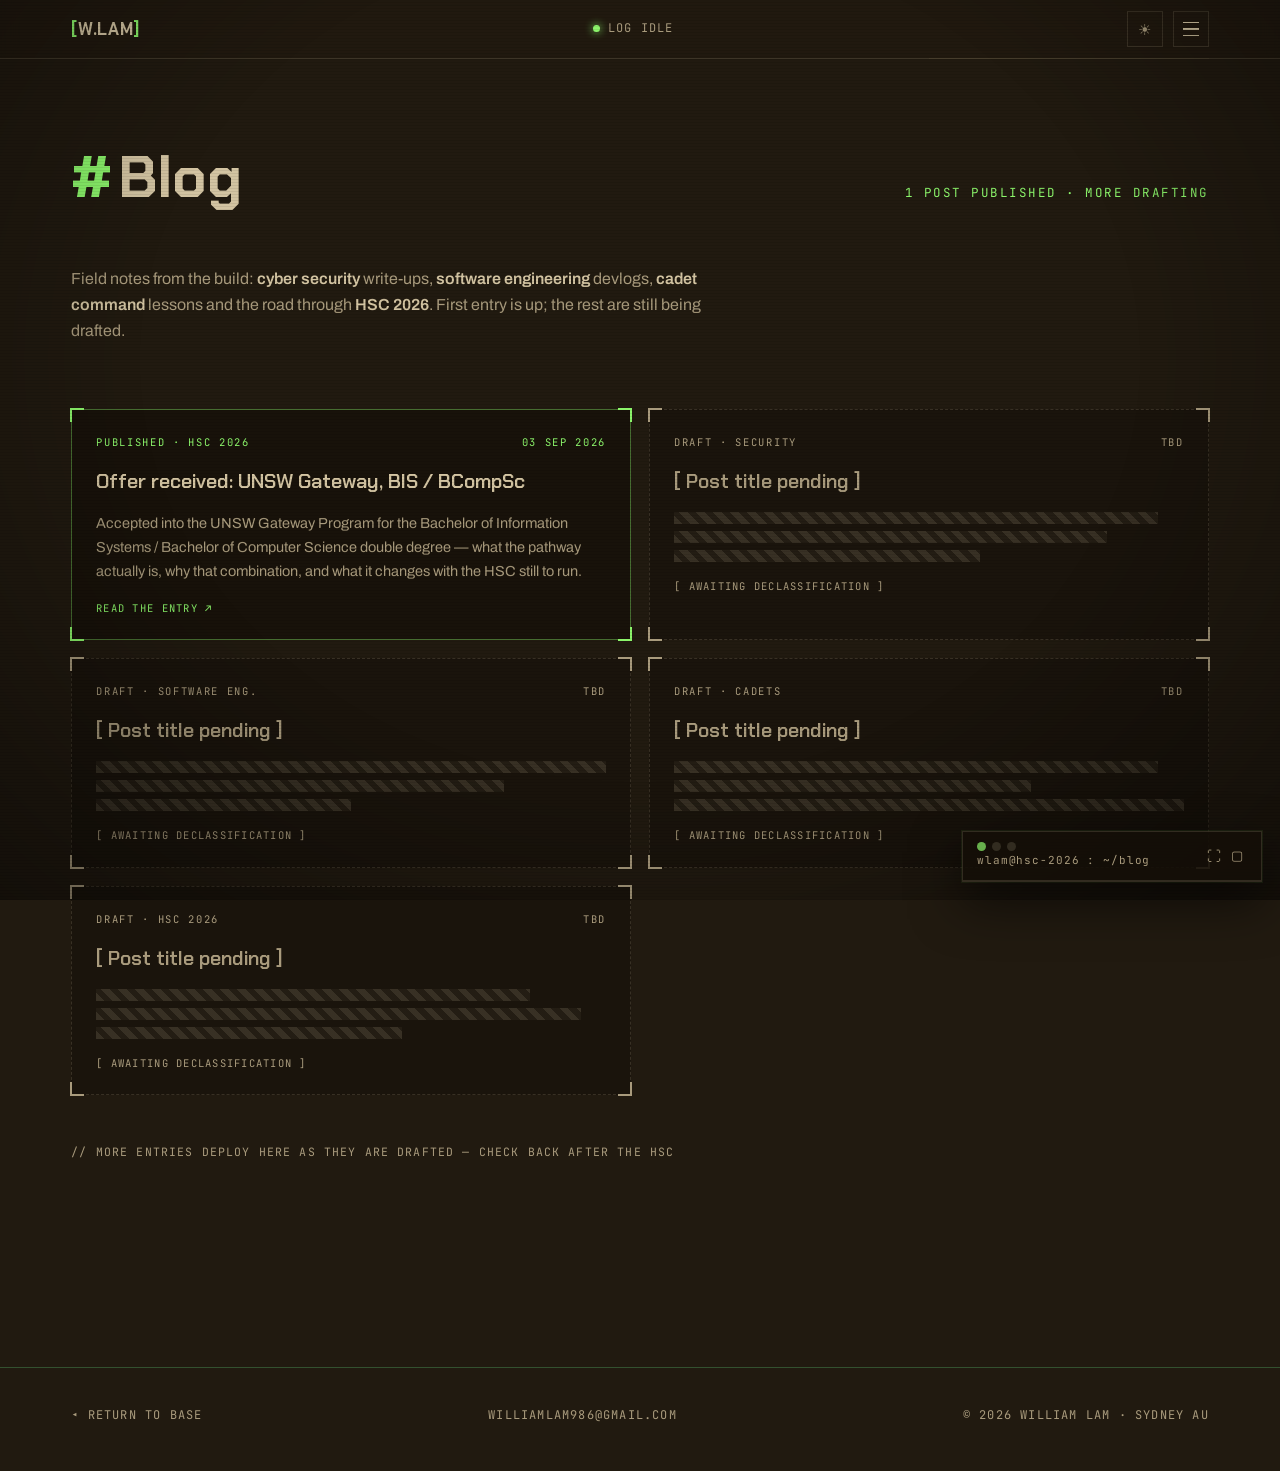
==== blog/index.html @ 49549bd7 "Point canonical domain at portfolio.willim.tech Update all absolute-URL references (canonical/OG/JSO" ====
<!DOCTYPE html>
<html lang="en">
<head>
<meta charset="UTF-8">
<meta name="viewport" content="width=device-width, initial-scale=1.0">
<title>Blog — William Lam</title>
<meta name="description" content="William Lam's blog — notes on cyber security, software engineering, cadet leadership and the road to HSC 2026. First entry: into UNSW Gateway for BIS / BCompSc.">
<link rel="canonical" href="https://portfolio.willim.tech/blog/">
<meta name="robots" content="index, follow">
<meta property="og:title" content="Blog — William Lam">
<meta property="og:description" content="Notes on cyber security, software engineering, cadet leadership and the road to HSC 2026. First entry: into UNSW Gateway for BIS / BCompSc.">
<meta property="og:type" content="website">
<meta property="og:url" content="https://portfolio.willim.tech/blog/">
<meta property="og:site_name" content="William Lam — Portfolio">
<meta property="og:image" content="https://portfolio.willim.tech/assets/og-image.png">
<meta property="og:image:width" content="1200">
<meta property="og:image:height" content="630">
<meta name="twitter:card" content="summary_large_image">
<meta name="twitter:title" content="Blog — William Lam">
<meta name="twitter:description" content="Notes on cyber security, software engineering, cadet leadership and the road to HSC 2026. First entry: into UNSW Gateway for BIS / BCompSc.">
<meta name="twitter:image" content="https://portfolio.willim.tech/assets/og-image.png">
<meta name="theme-color" content="#211A10">
<script>/* apply the saved theme before first paint to avoid a flash; dark is the default */
(function(){try{if(localStorage.getItem('theme')==='light')document.documentElement.setAttribute('data-theme','light');}catch(e){}})();</script>
<link rel="icon" type="image/png" href="[data-uri]">
<link rel="preconnect" href="https://fonts.googleapis.com">
<link rel="preconnect" href="https://fonts.gstatic.com" crossorigin>
<link href="https://fonts.googleapis.com/css2?family=Chakra+Petch:wght@400;600;700&family=Archivo:wght@400;500;600&family=JetBrains+Mono:wght@400;500;700&display=swap" rel="stylesheet">
<style>
:root{
  --bark:#211A10;        /* deep espresso brown — base */
  --bark-2:#2B2316;      /* raised panels */
  --moss:#33512F;        /* deep green */
  --olive:#4E5A33;       /* military olive */
  --kraft:#D3C4A2;       /* kraft paper */
  --kraft-dim:#A99B7D;
  --phos:#8CF56B;        /* phosphor green accent */
  --phos-dim:rgba(var(--phos-rgb),.35);
  --threat:#E8603F;      /* hostile packets / alerts */
  --line:rgba(var(--kraft-rgb),.16);
  /* raw channels for the translucent layers, so both themes can reuse the alphas */
  --bark-rgb:33,26,16;
  --deep-rgb:20,15,8;    /* recessed panel wells */
  --kraft-rgb:211,196,162;
  --phos-rgb:140,245,107;
  --threat-rgb:232,96,63;
  --moss-rgb:51,81,47;
  --mono:'JetBrains Mono',monospace;
  --body:'Archivo',sans-serif;
  --disp:'Chakra Petch',sans-serif;
}
/* ---------- light theme (field-manual paper) — toggled via header button ---------- */
html[data-theme="light"]{
  --bark:#EFE8D6;        /* kraft paper base */
  --bark-2:#E4DAC0;      /* raised panels */
  --moss:#8FA878;        /* sage green */
  --olive:#7A8A5C;
  --kraft:#2B2316;       /* espresso ink */
  --kraft-dim:#6B5D45;
  --phos:#1E7A10;        /* phosphor, dimmed for paper */
  --threat:#BC4222;
  --line:rgba(var(--kraft-rgb),.22);
  --bark-rgb:239,232,214;
  --deep-rgb:252,249,240;
  --kraft-rgb:43,35,22;
  --phos-rgb:30,122,16;
  --threat-rgb:188,66,34;
  --moss-rgb:143,168,120;
}
html[data-theme="light"] body::before{opacity:.2}
html[data-theme="light"] body::after{background:radial-gradient(ellipse at 50% 40%,transparent 60%,rgba(64,52,28,.14))}
*{margin:0;padding:0;box-sizing:border-box}
html{scroll-behavior:smooth}
body{
  background:var(--bark);
  color:var(--kraft);
  font-family:var(--body);
  font-size:17px;line-height:1.65;
  -webkit-font-smoothing:antialiased;
  overflow-x:hidden;
}
body::before{
  content:"";position:fixed;inset:0;pointer-events:none;z-index:998;
  background:repeating-linear-gradient(0deg,rgba(0,0,0,.14) 0 1px,transparent 1px 3px);
  opacity:.5;
}
body::after{
  content:"";position:fixed;inset:0;pointer-events:none;z-index:997;
  background:radial-gradient(ellipse at 50% 40%,transparent 55%,rgba(0,0,0,.4));
}
::selection{background:var(--phos);color:var(--bark)}
*{scrollbar-width:thin;scrollbar-color:var(--moss) var(--bark-2)}
::-webkit-scrollbar{width:11px;height:11px}
::-webkit-scrollbar-track{background:var(--bark-2);border-left:1px solid var(--line)}
::-webkit-scrollbar-corner{background:var(--bark-2)}
::-webkit-scrollbar-thumb{
  background:var(--moss);border:2px solid var(--bark-2);
  background-clip:padding-box;box-shadow:inset 0 0 0 1px rgba(var(--phos-rgb),.25);
}
::-webkit-scrollbar-thumb:hover{background:var(--phos);box-shadow:inset 0 0 0 1px rgba(var(--phos-rgb),.5)}
a{color:inherit;text-decoration:none}
a:focus-visible,button:focus-visible,input:focus-visible{outline:2px solid var(--phos);outline-offset:3px}
.mono{font-family:var(--mono);font-size:12px;letter-spacing:.1em;text-transform:uppercase}
.wrap{max-width:1240px;margin:0 auto;padding:0 clamp(20px,4vw,56px)}
.phos{color:var(--phos)}

/* ---------- header ---------- */
header{
  position:fixed;top:0;left:0;right:0;z-index:100;
  border-bottom:1px solid var(--line);
  background:rgba(var(--bark-rgb),.82);backdrop-filter:blur(10px);
}
.nav{display:flex;justify-content:space-between;align-items:center;height:58px;position:relative}
.mark{font-family:var(--disp);font-weight:700;font-size:17px;letter-spacing:.04em}
.mark .bracket{color:var(--phos)}
.status{display:flex;align-items:center;gap:8px;color:var(--kraft-dim)}
.status .dot{width:7px;height:7px;border-radius:50%;background:var(--phos);box-shadow:0 0 8px var(--phos);animation:pulse 2s infinite}
@keyframes pulse{0%,100%{opacity:1}50%{opacity:.35}}
@media(max-width:860px){.status{display:none}}

.nav-toggle{
  display:flex;background:none;border:1px solid var(--line);width:36px;height:36px;
  flex-direction:column;justify-content:center;align-items:center;gap:5px;cursor:pointer;flex-shrink:0;
}
.nav-toggle span{width:16px;height:1.5px;background:var(--kraft);transition:transform .25s,opacity .2s}
.nav-actions{display:flex;align-items:center;gap:10px;flex-shrink:0}
.theme-toggle{
  display:flex;align-items:center;justify-content:center;background:none;border:1px solid var(--line);
  width:36px;height:36px;color:var(--kraft-dim);font-size:15px;line-height:1;cursor:pointer;flex-shrink:0;
  transition:color .2s,border-color .2s;
}
.theme-toggle:hover{color:var(--phos);border-color:var(--phos)}
.nav-toggle.open span:nth-child(1){transform:translateY(6.5px) rotate(45deg)}
.nav-toggle.open span:nth-child(2){opacity:0}
.nav-toggle.open span:nth-child(3){transform:translateY(-6.5px) rotate(-45deg)}

nav.links{
  position:fixed;top:58px;left:0;right:0;z-index:99;
  display:flex;flex-direction:column;gap:0;background:var(--bark-2);
  border-bottom:1px solid var(--line);
  max-height:0;overflow:hidden;transition:max-height .3s ease;
}
nav.links.open{max-height:70vh;overflow-y:auto}
nav.links a{position:relative;padding:15px 20px;border-bottom:1px solid var(--line);color:var(--kraft-dim);transition:color .2s}
nav.links a:hover{color:var(--phos)}
nav.links a.current{color:var(--phos)}
@media(min-width:640px){
  nav.links{position:absolute;top:58px;left:auto;width:280px;right:clamp(20px,4vw,56px);border:1px solid var(--line);border-top:0}
}

/* ---------- page top spacing ---------- */
.page-top{padding-top:calc(58px + clamp(50px,7vw,90px))}
section{padding-bottom:clamp(80px,10vw,150px);position:relative}
.sec-head{display:flex;align-items:baseline;justify-content:space-between;gap:20px;margin-bottom:clamp(36px,5vw,60px);flex-wrap:wrap}
.sec-head h2{font-family:var(--disp);font-weight:700;font-size:clamp(32px,4.6vw,58px);line-height:1}
.sec-head h2 .hash{color:var(--phos);margin-right:6px}
.sec-head .count{font-family:var(--mono);font-size:12.5px;color:var(--phos);letter-spacing:.12em;text-transform:uppercase}
.blog-intro{max-width:70ch;color:var(--kraft-dim);font-size:16px;margin-bottom:clamp(40px,6vw,64px)}
.blog-intro b{color:var(--kraft);font-weight:600}

/* ---------- post cards (pending / placeholder) ---------- */
.blog-grid{display:grid;grid-template-columns:repeat(2,1fr);gap:18px}
@media(max-width:820px){.blog-grid{grid-template-columns:1fr}}
.post-card{
  position:relative;border:1px dashed var(--line);background:rgba(var(--deep-rgb),.5);
  padding:24px 24px 22px;
}
.post-card .corner{position:absolute;width:14px;height:14px;border:2px solid var(--kraft-dim)}
.post-card .corner.tl{top:-2px;left:-2px;border-right:0;border-bottom:0}
.post-card .corner.tr{top:-2px;right:-2px;border-left:0;border-bottom:0}
.post-card .corner.bl{bottom:-2px;left:-2px;border-right:0;border-top:0}
.post-card .corner.br{bottom:-2px;right:-2px;border-left:0;border-top:0}
.post-badge{
  display:flex;justify-content:space-between;gap:12px;
  font-family:var(--mono);font-size:10.5px;letter-spacing:.16em;color:var(--kraft-dim);text-transform:uppercase;
}
.post-title{font-family:var(--disp);font-weight:600;font-size:20px;color:var(--kraft-dim);margin:14px 0 14px}
.redact{
  height:12px;margin:7px 0;
  background:repeating-linear-gradient(45deg,rgba(var(--kraft-rgb),.16) 0 6px,rgba(var(--kraft-rgb),.05) 6px 12px);
}
.redact.w95{width:95%}.redact.w85{width:85%}.redact.w80{width:80%}.redact.w70{width:70%}.redact.w60{width:60%}.redact.w50{width:50%}
.post-foot{margin-top:16px;font-size:10.5px;color:var(--kraft-dim);letter-spacing:.12em}
.post-card.published{border-style:solid;border-color:rgba(var(--phos-rgb),.4);background:rgba(var(--deep-rgb),.7);display:block;transition:border-color .2s,transform .2s}
.post-card.published:hover{border-color:var(--phos);transform:translateY(-2px)}
.post-card.published .corner{border-color:var(--phos)}
.post-card.published .post-badge{color:var(--phos)}
.post-card.published .post-title{color:var(--kraft)}
.post-card.published p.post-excerpt{color:var(--kraft-dim);font-size:14.5px;line-height:1.65;margin:0}
.post-card.published .post-foot{color:var(--phos)}
.blog-note{margin-top:clamp(30px,4vw,48px);font-size:11.5px;color:var(--kraft-dim);letter-spacing:.1em}

/* ---------- always-on (docked) terminal ---------- */
.term{
  border:1px solid var(--line);background:rgba(var(--deep-rgb),.85);
  font-family:var(--mono);font-size:13.5px;line-height:1.75;
}
.term-bar{
  display:flex;align-items:center;gap:8px;padding:10px 14px;justify-content:space-between;
  border-bottom:1px solid var(--line);color:var(--kraft-dim);font-size:11px;letter-spacing:.08em;
  font-family:var(--mono);text-transform:none;
}
.term-bar .lights{display:flex;gap:6px;margin-right:6px}
.term-bar .lights i{width:9px;height:9px;border-radius:50%;background:var(--line)}
.term-bar .lights i:first-child{background:var(--phos);opacity:.7}
.term-btns{display:flex;align-items:center;gap:2px}
.term-min,.term-full{background:none;border:0;color:var(--kraft-dim);font-family:var(--mono);font-size:13px;line-height:1;cursor:pointer;padding:2px 4px}
.term-min:hover,.term-full:hover{color:var(--phos)}
.term-full{font-size:14px}
.term-body{padding:18px 18px 22px;overflow-y:auto;color:var(--kraft)}
.term{cursor:text;position:relative}
#termKb{position:absolute;width:1px;height:1px;opacity:0;border:0;padding:0}
.term-body .ln{display:block;white-space:pre-wrap;word-break:break-word}
.term-body .prompt{color:var(--phos)}
.term-body .ok{color:var(--phos)}
.term-body .dim{color:var(--kraft-dim)}
.caret{display:inline-block;width:8px;height:15px;background:var(--phos);vertical-align:-2px;animation:blink 1s steps(1) infinite}
@keyframes blink{50%{opacity:0}}
.term.docked{
  position:fixed;right:18px;bottom:18px;z-index:1000;
  width:300px;max-width:calc(100vw - 36px);
  box-shadow:0 20px 50px rgba(0,0,0,.6),0 0 0 1px rgba(var(--phos-rgb),.08);
}
.term.docked .term-body{min-height:0;max-height:38vh}
.term.minimized .term-body,.term.minimized #termKb{display:none}
@media(max-width:600px){.term.docked{right:12px;bottom:12px;width:calc(100vw - 24px)}}

/* fullscreen terminal — fills the viewport height, capped to the content width */
.term.fullscreen{
  position:fixed;top:0;left:50%;right:auto;bottom:auto;transform:translateX(-50%);
  z-index:2000;margin:0;animation:none;
  width:calc(100vw - 40px);max-width:1240px;
  height:100dvh;max-height:100dvh;
  display:flex;flex-direction:column;
  box-shadow:0 0 0 100vmax rgba(6,4,1,.74),0 20px 50px rgba(0,0,0,.6);
}
.term.fullscreen .term-body{flex:1 1 auto;min-height:0;max-height:none}
.term.fullscreen .term-min{display:none}
body.term-fs-lock{overflow:hidden}
body.term-fs-lock header{display:none}
@media(max-width:600px){.term.fullscreen{width:calc(100vw - 16px)}}

/* ---------- footer ---------- */
footer{border-top:1px solid var(--moss);padding:38px 0 44px;margin-top:clamp(40px,6vw,80px)}
.foot-meta{display:flex;justify-content:space-between;flex-wrap:wrap;gap:16px;color:var(--kraft-dim)}
.foot-meta a{border-bottom:1px solid transparent;transition:color .2s,border-color .2s}
.foot-meta a:hover{color:var(--phos);border-color:var(--phos)}

/* ---------- reveal ---------- */
.reveal{opacity:0;transform:translateY(30px);transition:opacity .7s ease,transform .7s ease;position:relative}
.reveal.in{opacity:1;transform:none}
.reveal.d1{transition-delay:.08s}.reveal.d2{transition-delay:.16s}.reveal.d3{transition-delay:.24s}
.reveal.d4{transition-delay:.32s}.reveal.d5{transition-delay:.4s}

@media(prefers-reduced-motion:reduce){
  *,*::before,*::after{animation:none!important;transition:none!important}
  .reveal{opacity:1;transform:none}
  html{scroll-behavior:auto}
}
</style>
</head>
<body>

<div class="term docked minimized" id="termShell" aria-label="Interactive terminal — type help for commands, cd to navigate">
  <div class="term-bar">
    <span><span class="lights"><i></i><i></i><i></i></span>wlam@hsc-2026 : ~/blog</span>
    <span class="term-btns">
      <button type="button" class="term-full" id="termFull" aria-label="Fullscreen terminal" title="Fullscreen (or type: fullscreen)">⛶</button>
      <button type="button" class="term-min" id="termMin" aria-label="Restore terminal">▢</button>
    </span>
  </div>
  <div class="term-body" id="terminal" aria-hidden="true"></div>
  <input id="termKb" type="text" autocomplete="off" autocapitalize="off" spellcheck="false" aria-label="Terminal command input">
</div>

<header>
  <div class="wrap nav">
    <a class="mark" href="../"><span class="bracket">[</span>W.LAM<span class="bracket">]</span></a>
    <nav class="links mono" id="navLinks">
      <a href="../#mission">Mission</a>
      <a href="../#coursework">Coursework</a>
      <a href="../#command">Command</a>
      <a href="../#kungfu">Kung Fu</a>
      <a href="../#majorworks">Major Works</a>
      <a href="../#projects">Projects</a>
      <a href="../#timeline">Timeline</a>
      <a href="../#toolkit">Toolkit</a>
      <a href="../ops/">Ops Lab &#8599;</a>
      <a class="current" href="./" aria-current="page">Blog</a>
      <a href="../#contact">Contact</a>
    </nav>
    <div class="status mono"><span class="dot"></span>Log idle</div>
    <div class="nav-actions">
      <button class="theme-toggle" id="themeToggle" type="button" aria-label="Switch to light mode" title="Toggle light / dark theme">☀</button>
      <button class="nav-toggle" id="navToggle" type="button" aria-expanded="false" aria-controls="navLinks" aria-label="Toggle navigation menu">
        <span></span><span></span><span></span>
      </button>
    </div>
  </div>
</header>

<!-- ================= BLOG ================= -->
<section id="blog" class="page-top">
  <div class="wrap">
    <div class="sec-head reveal">
      <h2><span class="hash">#</span>Blog</h2>
      <span class="count">1 post published · more drafting</span>
    </div>

    <p class="blog-intro reveal d1">Field notes from the build: <b>cyber security</b> write-ups, <b>software engineering</b> devlogs, <b>cadet command</b> lessons and the road through <b>HSC 2026</b>. First entry is up; the rest are still being drafted.</p>

    <div class="blog-grid">
      <a class="post-card published reveal" href="unsw-gateway/">
        <span class="corner tl"></span><span class="corner tr"></span>
        <span class="corner bl"></span><span class="corner br"></span>
        <div class="post-badge"><span>Published &middot; HSC 2026</span><span>03 Sep 2026</span></div>
        <h3 class="post-title">Offer received: UNSW Gateway, BIS / BCompSc</h3>
        <p class="post-excerpt">Accepted into the UNSW Gateway Program for the Bachelor of Information Systems / Bachelor of Computer Science double degree — what the pathway actually is, why that combination, and what it changes with the HSC still to run.</p>
        <p class="post-foot mono">read the entry &#8599;</p>
      </a>

      <div class="post-card reveal">
        <span class="corner tl"></span><span class="corner tr"></span>
        <span class="corner bl"></span><span class="corner br"></span>
        <div class="post-badge"><span>Draft · Security</span><span>TBD</span></div>
        <h3 class="post-title">[ Post title pending ]</h3>
        <div class="redact w95"></div>
        <div class="redact w85"></div>
        <div class="redact w60"></div>
        <p class="post-foot mono">[ awaiting declassification ]</p>
      </div>

      <div class="post-card reveal d1">
        <span class="corner tl"></span><span class="corner tr"></span>
        <span class="corner bl"></span><span class="corner br"></span>
        <div class="post-badge"><span>Draft · Software Eng.</span><span>TBD</span></div>
        <h3 class="post-title">[ Post title pending ]</h3>
        <div class="redact w90"></div>
        <div class="redact w80"></div>
        <div class="redact w50"></div>
        <p class="post-foot mono">[ awaiting declassification ]</p>
      </div>

      <div class="post-card reveal d2">
        <span class="corner tl"></span><span class="corner tr"></span>
        <span class="corner bl"></span><span class="corner br"></span>
        <div class="post-badge"><span>Draft · Cadets</span><span>TBD</span></div>
        <h3 class="post-title">[ Post title pending ]</h3>
        <div class="redact w95"></div>
        <div class="redact w70"></div>
        <div class="redact w55"></div>
        <p class="post-foot mono">[ awaiting declassification ]</p>
      </div>

      <div class="post-card reveal d3">
        <span class="corner tl"></span><span class="corner tr"></span>
        <span class="corner bl"></span><span class="corner br"></span>
        <div class="post-badge"><span>Draft · HSC 2026</span><span>TBD</span></div>
        <h3 class="post-title">[ Post title pending ]</h3>
        <div class="redact w85"></div>
        <div class="redact w95"></div>
        <div class="redact w60"></div>
        <p class="post-foot mono">[ awaiting declassification ]</p>
      </div>
    </div>

    <p class="blog-note mono reveal d4">// more entries deploy here as they are drafted — check back after the HSC</p>
  </div>
</section>

<!-- ================= FOOTER ================= -->
<footer>
  <div class="wrap foot-meta mono">
    <a href="../">&#9666; Return to base</a>
    <span>williamlam986@gmail.com</span>
    <span>&copy; 2026 William Lam &middot; Sydney AU</span>
  </div>
</footer>

<script>
const reduceMotion = window.matchMedia('(prefers-reduced-motion: reduce)').matches;

/* ================= theme toggle (dark default / light) ================= */
const themeBtn = document.getElementById('themeToggle');
const themeMeta = document.querySelector('meta[name="theme-color"]');
function currentTheme() {
  return document.documentElement.getAttribute('data-theme') === 'light' ? 'light' : 'dark';
}
function applyTheme(t) {
  document.documentElement.setAttribute('data-theme', t);
  const light = t === 'light';
  themeBtn.textContent = light ? '☾' : '☀';
  themeBtn.setAttribute('aria-label', light ? 'Switch to dark mode' : 'Switch to light mode');
  if (themeMeta) themeMeta.setAttribute('content', light ? '#EFE8D6' : '#211A10');
}
function setTheme(t) {
  applyTheme(t);
  try { localStorage.setItem('theme', t); } catch (e) {}
}
applyTheme(currentTheme()); // sync the button with whatever the head script applied
themeBtn.addEventListener('click', () => setTheme(currentTheme() === 'light' ? 'dark' : 'light'));

/* ================= nav dropdown ================= */
(function navMenu() {
  const toggle = document.getElementById('navToggle');
  const links = document.getElementById('navLinks');
  function setOpen(open) {
    links.classList.toggle('open', open);
    toggle.classList.toggle('open', open);
    toggle.setAttribute('aria-expanded', open);
  }
  toggle.addEventListener('click', () => setOpen(!links.classList.contains('open')));
  links.querySelectorAll('a').forEach(a => a.addEventListener('click', () => setOpen(false)));
  document.addEventListener('click', e => {
    if (links.classList.contains('open') && !links.contains(e.target) && e.target !== toggle && !toggle.contains(e.target)) setOpen(false);
  });
})();

/* ================= scroll reveals ================= */
const io = new IntersectionObserver(entries => {
  entries.forEach(e => {
    if (e.isIntersecting) { e.target.classList.add('in'); io.unobserve(e.target); }
  });
}, { threshold: 0.15 });
document.querySelectorAll('.reveal').forEach(el => io.observe(el));

/* ================= terminal boot ================= */
/* The same interactive shell as the home page, adapted for the blog:
   section jumps redirect back to the home page; cd .. / ~ returns home. */
const LINES = [
  { t: '> whoami', cls: 'prompt' },
  { t: 'william.lam', cls: '' },
  { t: '> cat blog/status.txt', cls: 'prompt' },
  { t: 'FIELD NOTES // 1 PUBLISHED // DRAFTS IN PROGRESS', cls: 'dim' },
  { t: '> ls ~/topics', cls: 'prompt' },
  { t: 'security  software-eng  cadets  hsc-2026', cls: 'dim' },
  { t: '> run navigate.sh', cls: 'prompt' },
  { t: "[ OK ] type 'help' to navigate — cd .. for home", cls: 'ok' },
];
const termEl = document.getElementById('terminal');
function typeLines(i = 0) {
  if (i >= LINES.length) { startShell(); return; }
  const { t, cls } = LINES[i];
  const line = document.createElement('span');
  line.className = 'ln ' + cls;
  termEl.appendChild(line);
  if (reduceMotion) { line.textContent = t; typeLines(i + 1); return; }
  let j = 0;
  const isOutput = !t.startsWith('>');
  const speed = isOutput ? 12 : 34;
  (function tick() {
    line.textContent = t.slice(0, ++j);
    if (j < t.length) setTimeout(tick, speed);
    else setTimeout(() => typeLines(i + 1), isOutput ? 240 : 110);
  })();
}
setTimeout(() => typeLines(), reduceMotion ? 0 : 600);

/* ================= interactive shell ================= */
const SHELL = {
  help: [
    'available commands:',
    '  whoami   mission     cadets   kungfu   fastfetch',
    '  projects majorworks  contact  ls       clear',
    '  fullscreen / windowed — resize the terminal (or use the ⛶ button; esc exits)',
    '  cd <dir> — jump to a section, e.g. cd mission. ls to list.',
    '  cd ops-lab/<stage> — jump to a lab stage. cd ~ or cd .. for home.',
  ],
  whoami: ['william.lam — YEAR 12 // SYDNEY, AU // HSC 2026'],
  mission: [
    'TARGET: UNSW BIS / BCompSc',
    'MAJORS: cybersecurity mgmt + security engineering',
    'ETA: 2027',
  ],
  cadets: ['CUO // COMPANY COMMANDER // HAHSACU', 'personnel under command: 100+', 'service record: CDTREC 2021 -> CUO 2026'],
  kungfu: ['白鶴派 pak hok pai — white crane, since 2020', 'armament: dao (single sabre) // aux: lion dance'],
  contact: [
    'williamlam986@gmail.com',
    'github.com/w1llim // linkedin: in/thew1llim // instagram: willim_2008',
    'status: inbox monitored — open a channel anytime',
  ],
  ls: [
    'mission  coursework  command  kungfu  majorworks  projects  timeline  toolkit  ops-lab/  blog  contact',
    'sections live on the home page — cd <name> jumps there. cd ~ or cd .. returns home.',
  ],
  'ls ops-lab': ['observe  extract  decode  crypto  synthesize', "cd ops-lab/<stage> to jump to one, e.g. cd ops-lab/decode"],
};
SHELL['ls ops-lab/'] = SHELL['ls ops-lab'];
const STAGES = { observe: 'stage-observe', extract: 'stage-extract', decode: 'stage-decode', crypto: 'stage-crypto', synthesize: 'stage-synthesize' };
const SECTION_PAGES = {
  mission: '../#mission', coursework: '../#coursework',
  command: '../#command', cadets: '../#command', kungfu: '../#kungfu',
  majorworks: '../#majorworks', 'major-works': '../#majorworks',
  projects: '../#projects', timeline: '../#timeline',
  toolkit: '../#toolkit', contact: '../#contact',
};
const FASTFETCH = [
  ['\\_\\  /_/', 'ok'],
  [' \\ \\/ /', 'ok'],
  ['  \\  /', 'ok'],
  ['   \\/', 'ok'],
  ['', ''],
  ['william@hsc-2026', ''],
  ['-----------------', 'dim'],
  ['OS: HSC 2026 (NSW · Sydney, AU)', ''],
  ['Host: HAHSACU — Australian Army Cadets', ''],
  ['Kernel: CUO 6.2026 (Company Commander)', ''],
  ['Uptime: 6 yrs (2021 → present)', ''],
  ['Packages: 6 (HSC modules), 7 (projects), 2 (majorworks)', ''],
  ['Shell: pak-hok-pai — white crane (2020~)', ''],
  ['CPU: Cybersecurity Mgmt + Security Eng (dual major)', ''],
  ['Target: UNSW BIS/BCompSc — ETA 2027', ''],
  ['Locale: en_AU.UTF-8', ''],
  ['', ''],
  ['███████████████████', 'ok'],
];
const PROJECTS = [
  { title: 'Math Quest', tag: 'CLI arithmetic quiz (Python)', desc: 'Command-line arithmetic quiz game — a lives/streak system, a boss fight with harder expressions, a one-time calculator power-up earned by a 5-streak, and scores persisted to a stats file between runs.' },
  { title: 'Enterprise Network & Threat Model', tag: 'Packet Tracer', desc: 'A four-department LAN built and secured in Cisco Packet Tracer — WPA2, port security, MAC locking — paired with a full threat analysis, 5x5 risk matrix and mitigation plan.' },
  { title: 'Guru Driving School', tag: 'UX prototype, Adobe XD', desc: 'High-fidelity website prototype built in Adobe XD for a fictional driving school — wireframed and click-tested end to end, with an accessibility/privacy analysis and a full testing & evaluation pass.' },
  { title: 'Smart Garage', tag: 'micro:bit + radio + sensors', desc: 'Two micro:bits over radio: a remote sends enter/leave commands, the garage unit drives a servo door and neopixel lights, and an ultrasonic sensor beeps the car to a stop.' },
  { title: 'Case Study: 2022 Optus Data Breach', tag: 'cybersecurity case study', desc: 'Written analysis of the Optus breach — an unauthenticated public API and an IDOR vulnerability that exposed 9.8M customer records. Breaks down which CIA-triad principles failed and mitigations.' },
  { title: 'E-Commerce Data Dashboard', tag: 'MS Access + Excel', desc: 'A ~500,000-row e-commerce dataset normalised to 3NF across a five-table Access schema, live-linked into an Excel dashboard — revenue targets, regional comparisons, top/bottom products.' },
  { title: 'LearnerHours', tag: 'offline PWA', desc: 'An installable, offline-capable PWA for logging L-plate driving hours — full session CRUD, SHA-256 hashed local login, DOMPurify XSS sanitisation, and a service worker caching the app shell.' },
];
const MAJORWORKS = [
  { title: 'WAILA', tag: '"What Am I Looking At?" — Figma prototype, ENT-CMP Y12 T3', status: 'SUBMITTED', desc: 'AI part-ID app for mechanics — point a camera at a vehicle part, get instant identification with audio feedback, and request stock without leaving the job. Built end to end: real client interview, iterated on feedback, high-fidelity Figma prototype, 5-entity relational schema, Cisco Packet Tracer network. Submitted 30 Jun 2026.' },
  { title: 'Software Engineering Major Work', tag: 'SFT-ENG Y12 T3', status: 'IN PROGRESS', desc: '[ awaiting declassification ] — due 24 Jul 2026.' },
];
let typedSpan = null;
const kb = document.getElementById('termKb');

function shellPrint(text, cls) {
  const l = document.createElement('span');
  l.className = 'ln ' + (cls || '');
  l.textContent = text;
  termEl.appendChild(l);
}
function newPromptLine() {
  const l = document.createElement('span');
  l.className = 'ln';
  l.innerHTML = '<span class="prompt">&gt; </span><span></span><span class="caret"></span>';
  typedSpan = l.children[1];
  termEl.appendChild(l);
  termEl.scrollTop = termEl.scrollHeight;
}
function startShell() {
  shellPrint("type 'help' for commands", 'dim');
  newPromptLine();
}
function runCommand(raw) {
  const cmd = raw.trim().toLowerCase();
  typedSpan.parentElement.querySelector('.caret').remove(); // freeze the line
  if (cmd === '') {}
  else if (cmd === 'clear') { termEl.innerHTML = ''; }
  else if (cmd.startsWith('sudo')) { shellPrint('permission denied: nice try.', 'dim'); }
  else if (cmd === 'projects') {
    PROJECTS.forEach((p, i) => shellPrint('PRJ-' + String(i + 1).padStart(2, '0') + '  ' + p.title + ' — ' + p.tag, 'dim'));
    shellPrint("type 'projects <n>' for details, e.g. projects 1", 'dim');
  }
  else if (cmd.startsWith('projects ')) {
    const n = parseInt(cmd.split(' ')[1], 10);
    const p = PROJECTS[n - 1];
    if (!p) { shellPrint('no project PRJ-' + cmd.split(' ')[1], 'dim'); }
    else {
      shellPrint('PRJ-' + String(n).padStart(2, '0') + '  ' + p.title, 'dim');
      shellPrint(p.desc, 'dim');
      shellPrint('opening projects on the home page...', 'dim');
      setTimeout(() => { window.location.href = '../#projects'; }, reduceMotion ? 0 : 500);
    }
  }
  else if (cmd === 'majorworks') {
    MAJORWORKS.forEach((m, i) => shellPrint('MW-' + String(i + 1).padStart(2, '0') + '  ' + m.title + ' — ' + m.tag + ' [' + m.status + ']', 'dim'));
    shellPrint("type 'majorworks <n>' for details, e.g. majorworks 1", 'dim');
  }
  else if (cmd.startsWith('majorworks ')) {
    const n = parseInt(cmd.split(' ')[1], 10);
    const m = MAJORWORKS[n - 1];
    if (!m) { shellPrint('no major work MW-' + cmd.split(' ')[1], 'dim'); }
    else {
      shellPrint('MW-' + String(n).padStart(2, '0') + '  ' + m.title + ' [' + m.status + ']', 'dim');
      shellPrint(m.desc, 'dim');
      shellPrint('opening major works on the home page...', 'dim');
      setTimeout(() => { window.location.href = '../#majorworks'; }, reduceMotion ? 0 : 500);
    }
  }
  else if (cmd === 'fastfetch' || cmd === 'neofetch') {
    FASTFETCH.forEach(([text, cls]) => shellPrint(text, cls));
  }
  else if (cmd === 'fullscreen' || cmd === 'maximize' || cmd === 'fs') {
    if (termShellEl.classList.contains('fullscreen')) { shellPrint('already fullscreen — type `windowed` or press esc to exit', 'dim'); }
    else { setFullscreen(true); shellPrint('terminal -> fullscreen // press esc or type `windowed` to exit', 'ok'); }
  }
  else if (cmd === 'windowed' || cmd === 'exitfullscreen' || cmd === 'restore' || cmd === 'unmaximize') {
    if (termShellEl.classList.contains('fullscreen')) { setFullscreen(false); shellPrint('terminal -> windowed', 'dim'); }
    else { shellPrint('already windowed — type `fullscreen` to expand', 'dim'); }
  }
  else if (cmd === 'cd' || cmd.startsWith('cd ')) {
    const target = cmd.slice(2).trim().replace(/^~?\/+/, '').replace(/\/+$/, '');
    const stageMatch = target.match(/^(?:ops-lab|ops)\/(.+)$/);
    if (stageMatch && STAGES[stageMatch[1]]) {
      shellPrint('redirecting to ops-lab/' + stageMatch[1] + '...', 'dim');
      setTimeout(() => { window.location.href = '../ops/#' + STAGES[stageMatch[1]]; }, reduceMotion ? 0 : 450);
    }
    else if (target === 'blog' || target === '.') {
      window.scrollTo({ top: 0, behavior: reduceMotion ? 'auto' : 'smooth' });
      shellPrint('~/blog', 'dim');
    }
    else if (!target || target === '~' || target === '..' || target === 'home' || target === 'index') {
      shellPrint('redirecting home...', 'dim');
      setTimeout(() => { window.location.href = '../'; }, reduceMotion ? 0 : 450);
    }
    else if (target === 'ops-lab' || target === 'ops') {
      shellPrint('redirecting to ops-lab...', 'dim');
      setTimeout(() => { window.location.href = '../ops/'; }, reduceMotion ? 0 : 450);
    }
    else if (SECTION_PAGES[target]) {
      shellPrint('redirecting to ' + target + '...', 'dim');
      setTimeout(() => { window.location.href = SECTION_PAGES[target]; }, reduceMotion ? 0 : 450);
    }
    else {
      shellPrint('cd: no such directory: ' + target, 'dim');
      shellPrint("type 'ls' to see available directories", 'dim');
    }
  }
  else if (SHELL[cmd]) { SHELL[cmd].forEach(t => shellPrint(t, cmd.startsWith('help') || cmd.startsWith('ls') ? 'dim' : '')); }
  else { shellPrint('sh: command not found: ' + cmd.split(' ')[0], 'dim'); shellPrint("type 'help' for commands", 'dim'); }
  newPromptLine();
}
const termShellEl = document.getElementById('termShell');
termShellEl.addEventListener('click', () => kb.focus({ preventScroll: true }));
kb.addEventListener('input', () => { if (typedSpan) typedSpan.textContent = kb.value; });
kb.addEventListener('keydown', e => {
  if (e.key === 'Enter' && typedSpan) { runCommand(kb.value); kb.value = ''; }
});

/* ================= minimize ================= */
const termMinBtn = document.getElementById('termMin');
function setMinimized(min) {
  termShellEl.classList.toggle('minimized', min);
  termMinBtn.textContent = min ? '▢' : '_';
  termMinBtn.setAttribute('aria-label', min ? 'Restore terminal' : 'Minimize terminal');
}
termMinBtn.addEventListener('click', e => {
  e.stopPropagation();
  const min = !termShellEl.classList.contains('minimized');
  setMinimized(min);
  if (!min) kb.focus({ preventScroll: true });
});

/* ================= fullscreen toggle ================= */
const termFullBtn = document.getElementById('termFull');
function setFullscreen(full) {
  if (full) setMinimized(false); // can't be minimized + fullscreen at once
  termShellEl.classList.toggle('fullscreen', full);
  document.body.classList.toggle('term-fs-lock', full);
  termFullBtn.textContent = full ? '✕' : '⛶';
  termFullBtn.setAttribute('aria-label', full ? 'Exit fullscreen terminal' : 'Fullscreen terminal');
  termFullBtn.setAttribute('title', full ? 'Exit fullscreen (esc, or type: windowed)' : 'Fullscreen (or type: fullscreen)');
  if (full) { kb.focus({ preventScroll: true }); termEl.scrollTop = termEl.scrollHeight; }
}
termFullBtn.addEventListener('click', e => {
  e.stopPropagation();
  setFullscreen(!termShellEl.classList.contains('fullscreen'));
});
document.addEventListener('keydown', e => {
  if (e.key === 'Escape' && termShellEl.classList.contains('fullscreen')) setFullscreen(false);
});
</script>

</body>
</html>
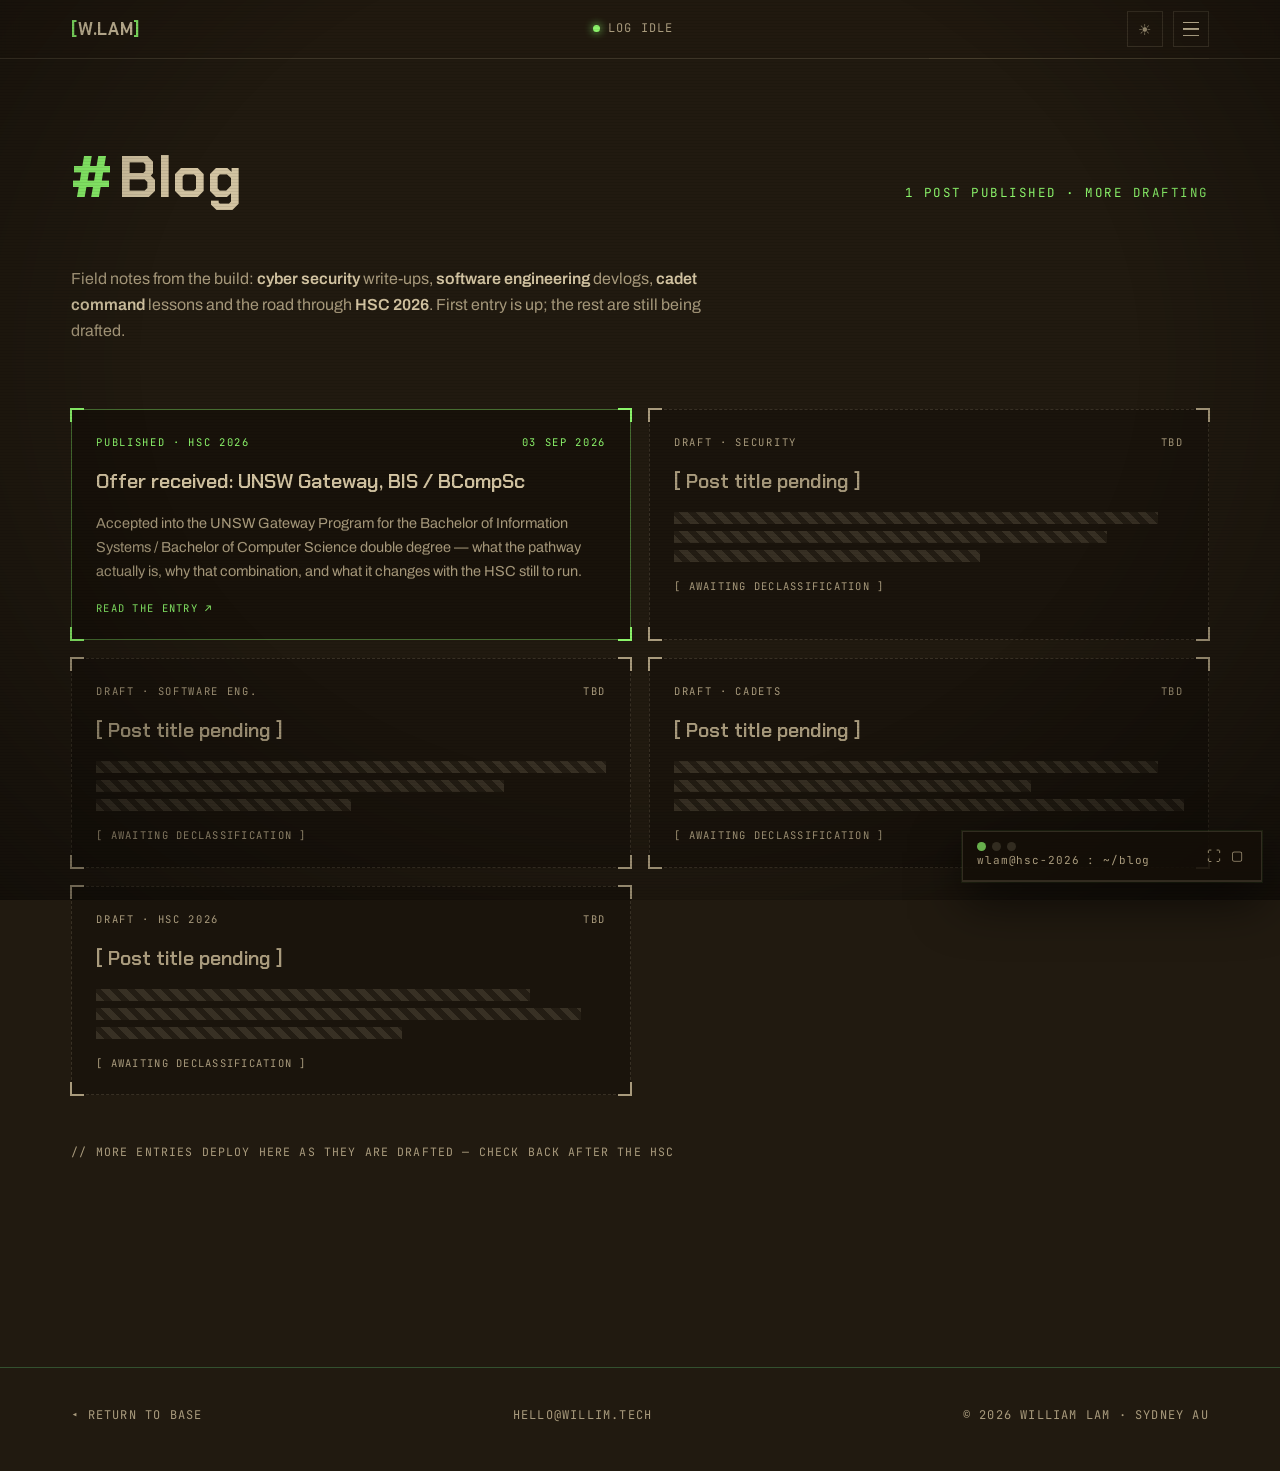
==== commit b72ce024: "Replace personal Gmail with domain address across portfolio pages Covers the footer contact link and" ====
--- a/blog/index.html
+++ b/blog/index.html
@@ -20,6 +20,10 @@
 <meta name="twitter:description" content="Notes on cyber security, software engineering, cadet leadership and the road to HSC 2026. First entry: into UNSW Gateway for BIS / BCompSc.">
 <meta name="twitter:image" content="https://portfolio.willim.tech/assets/og-image.png">
 <meta name="theme-color" content="#211A10">
+<script>
+  window.si = window.si || function () { (window.siq = window.siq || []).push(arguments); };
+</script>
+<script defer src="/_vercel/speed-insights/script.js"></script>
 <script>/* apply the saved theme before first paint to avoid a flash; dark is the default */
 (function(){try{if(localStorage.getItem('theme')==='light')document.documentElement.setAttribute('data-theme','light');}catch(e){}})();</script>
 <link rel="icon" type="image/png" href="[data-uri]">
@@ -258,6 +262,10 @@
   html{scroll-behavior:auto}
 }
 </style>
+<script>
+  window.va = window.va || function () { (window.vaq = window.vaq || []).push(arguments); };
+</script>
+<script defer src="/_vercel/insights/script.js"></script>
 </head>
 <body>
 
@@ -372,7 +380,7 @@
 <footer>
   <div class="wrap foot-meta mono">
     <a href="../">&#9666; Return to base</a>
-    <span>williamlam986@gmail.com</span>
+    <span>hello@willim.tech</span>
     <span>&copy; 2026 William Lam &middot; Sydney AU</span>
   </div>
 </footer>
@@ -475,7 +483,7 @@
   cadets: ['CUO // COMPANY COMMANDER // HAHSACU', 'personnel under command: 100+', 'service record: CDTREC 2021 -> CUO 2026'],
   kungfu: ['白鶴派 pak hok pai — white crane, since 2020', 'armament: dao (single sabre) // aux: lion dance'],
   contact: [
-    'williamlam986@gmail.com',
+    'hello@willim.tech',
     'github.com/w1llim // linkedin: in/thew1llim // instagram: willim_2008',
     'status: inbox monitored — open a channel anytime',
   ],
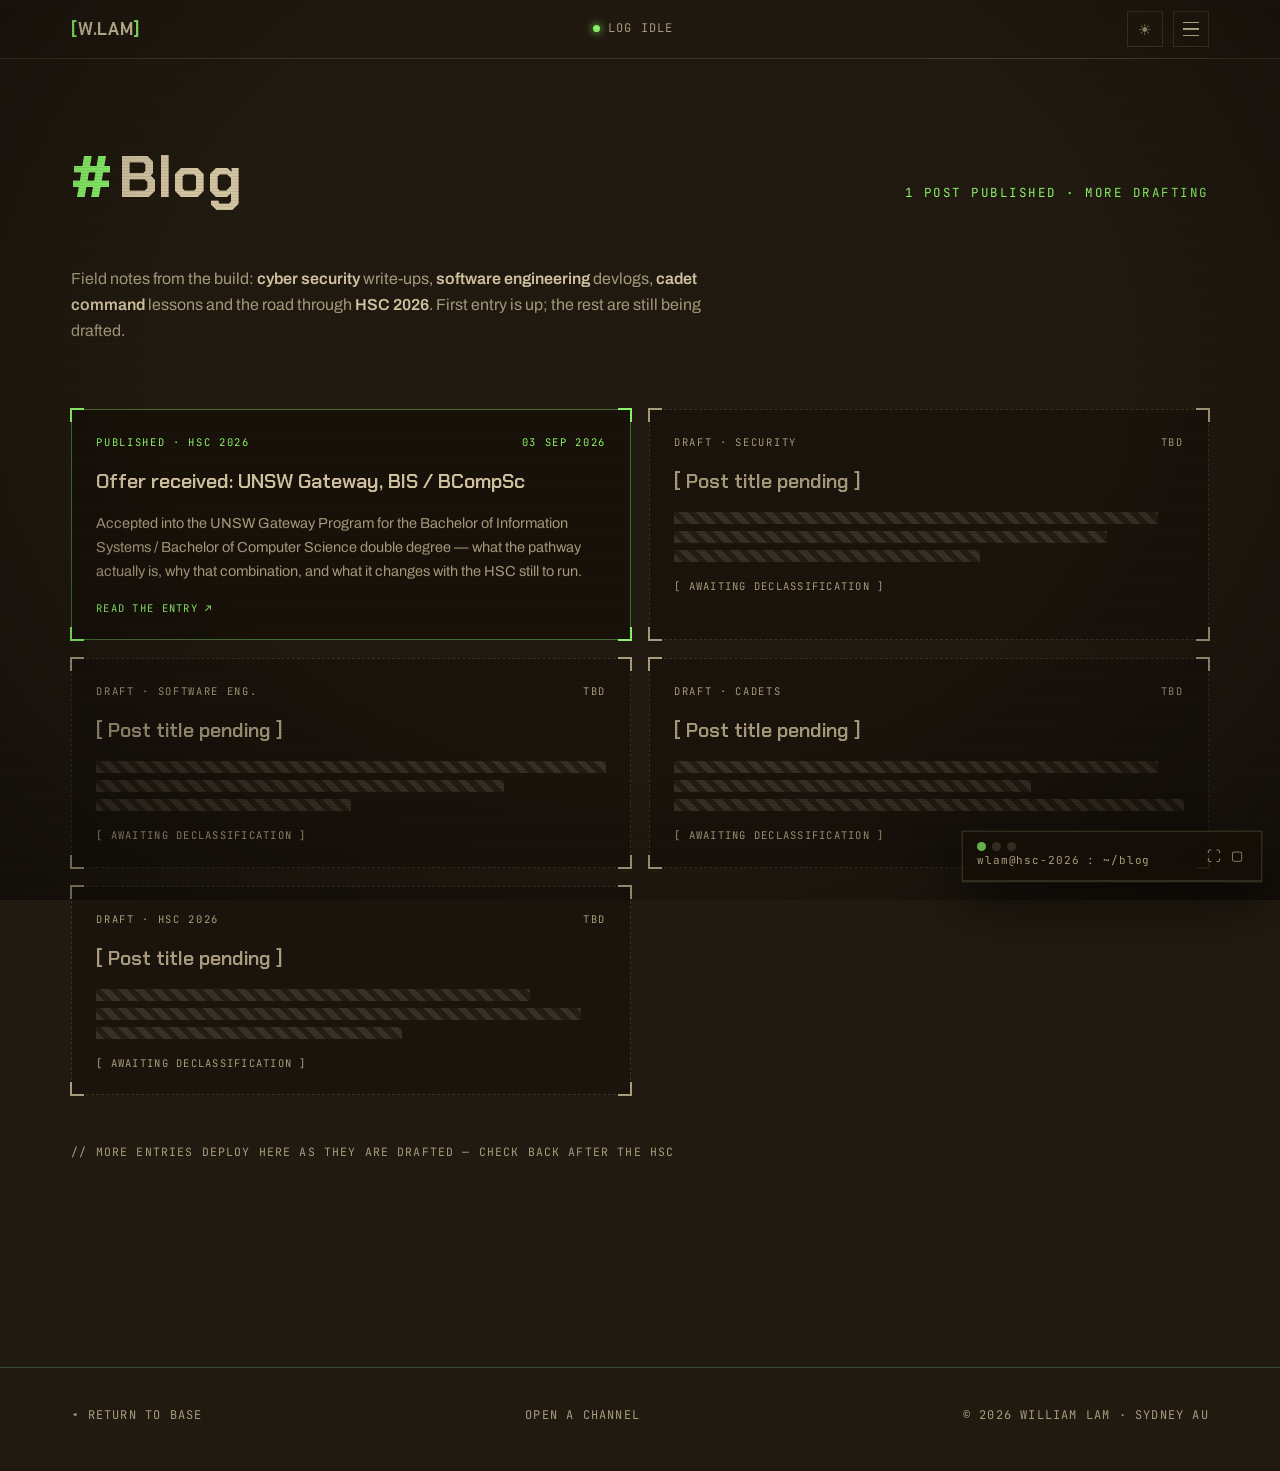
==== commit 04f97011: "Replace the mailto footer with a Resend-backed contact form The footer now posts to /api/contact, a " ====
--- a/blog/index.html
+++ b/blog/index.html
@@ -380,7 +380,7 @@
 <footer>
   <div class="wrap foot-meta mono">
     <a href="../">&#9666; Return to base</a>
-    <span>hello@willim.tech</span>
+    <a href="../#contact">Open a channel</a>
     <span>&copy; 2026 William Lam &middot; Sydney AU</span>
   </div>
 </footer>
@@ -483,9 +483,9 @@
   cadets: ['CUO // COMPANY COMMANDER // HAHSACU', 'personnel under command: 100+', 'service record: CDTREC 2021 -> CUO 2026'],
   kungfu: ['白鶴派 pak hok pai — white crane, since 2020', 'armament: dao (single sabre) // aux: lion dance'],
   contact: [
-    'hello@willim.tech',
+    'channel: the contact form on the home page — cd contact',
     'github.com/w1llim // linkedin: in/thew1llim // instagram: willim_2008',
-    'status: inbox monitored — open a channel anytime',
+    'status: monitored — messages route straight to my inbox',
   ],
   ls: [
     'mission  coursework  command  kungfu  majorworks  projects  timeline  toolkit  ops-lab/  blog  contact',
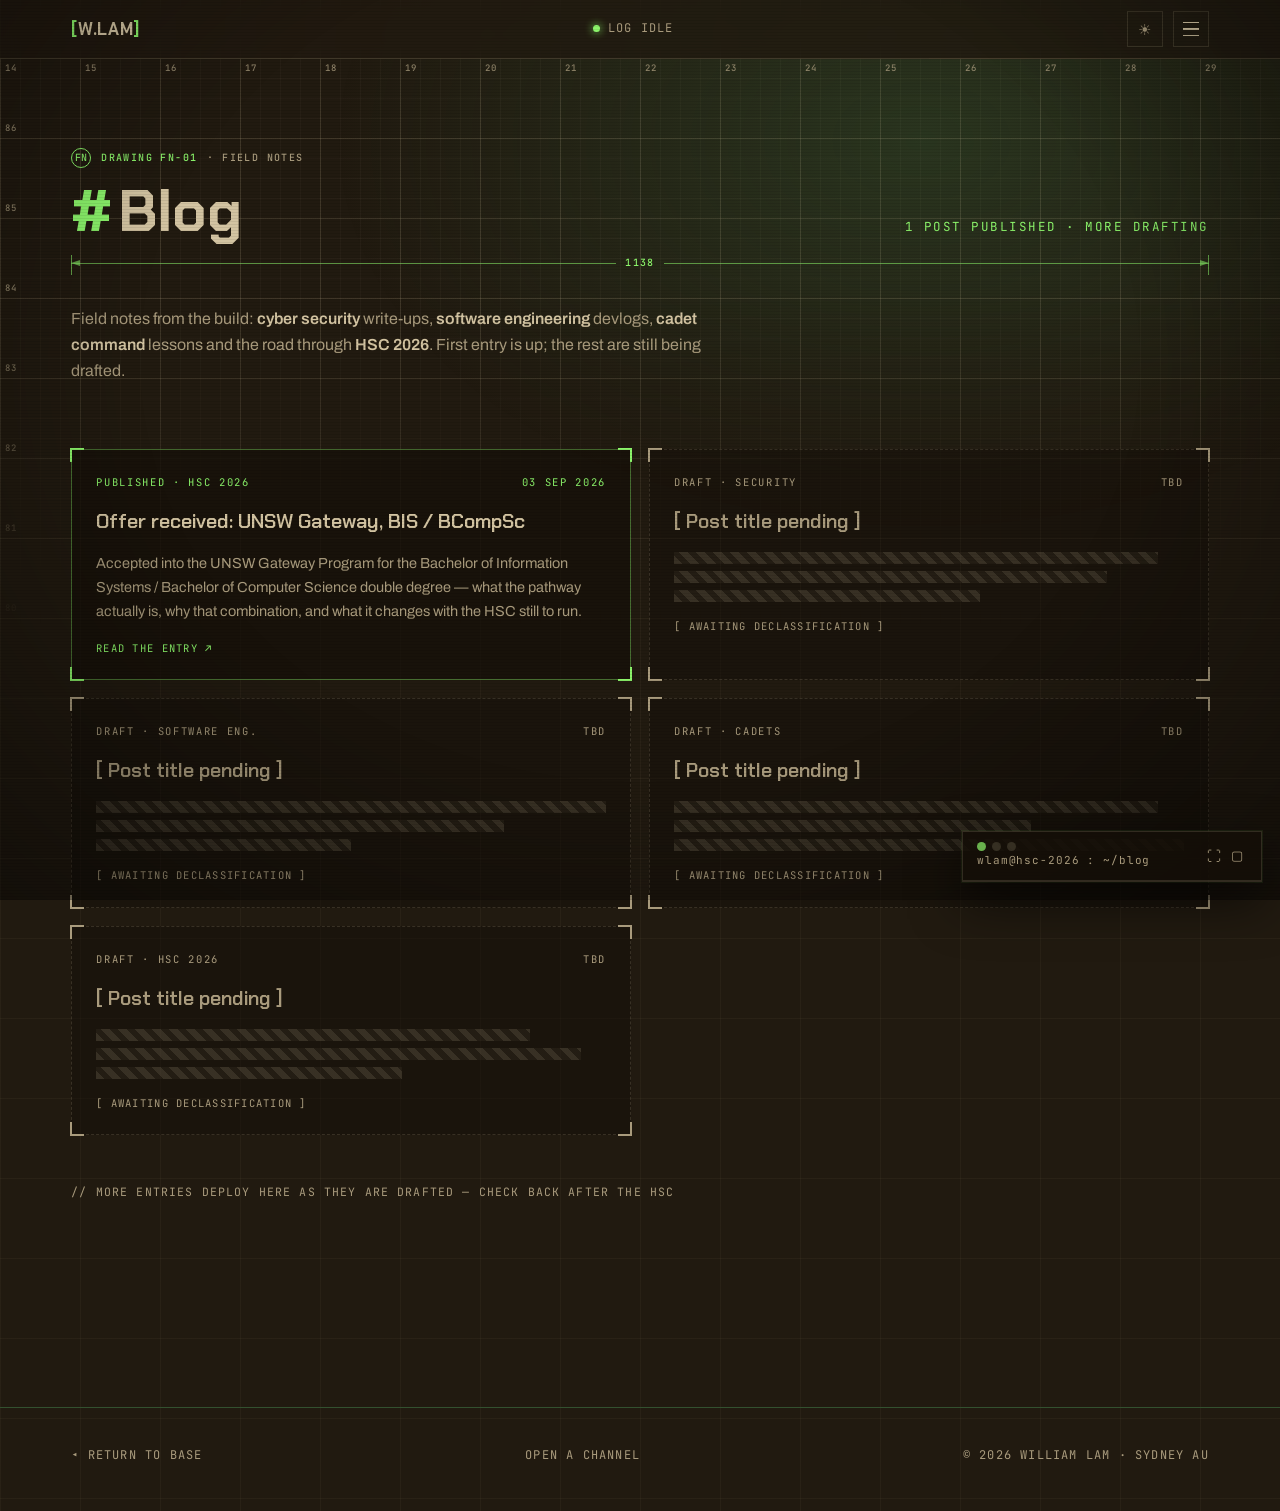
==== commit c5d2f573: "Extend the blueprint language to the rest of the site Carry the hero's plotting-sheet look through e" ====
--- a/blog/index.html
+++ b/blog/index.html
@@ -77,6 +77,11 @@
 html{scroll-behavior:smooth}
 body{
   background:var(--bark);
+  /* the plotting sheet carries on down the page: the hero's 80px squares, fainter */
+  background-image:
+    linear-gradient(rgba(var(--kraft-rgb),.045) 1px,transparent 1px),
+    linear-gradient(90deg,rgba(var(--kraft-rgb),.045) 1px,transparent 1px);
+  background-size:80px 80px;background-position:0 58px;
   color:var(--kraft);
   font-family:var(--body);
   font-size:17px;line-height:1.65;
@@ -154,8 +159,64 @@
 
 /* ---------- page top spacing ---------- */
 .page-top{padding-top:calc(58px + clamp(50px,7vw,90px))}
+/* ---------- blueprint sheet (same language as the index hero) ---------- */
+/* .bp is the page-top backdrop: map grid, CSS-counter grid references and the
+   moss glow, fading out below the header block. bp- prefixed throughout. */
+.page-top>.bp{position:absolute;inset:0 0 auto;height:640px;z-index:-2;overflow:hidden;pointer-events:none;
+  -webkit-mask-image:linear-gradient(#000 45%,transparent);mask-image:linear-gradient(#000 45%,transparent)}
+.bp::before{
+  content:"";position:absolute;inset:0;
+  background:radial-gradient(ellipse 900px 600px at 72% 22%,rgba(var(--moss-rgb),.5),transparent 65%);
+}
+.bp-grid{
+  position:absolute;inset:0;
+  background-image:
+    linear-gradient(rgba(var(--kraft-rgb),.1) 1px,transparent 1px),
+    linear-gradient(90deg,rgba(var(--kraft-rgb),.1) 1px,transparent 1px),
+    linear-gradient(rgba(var(--kraft-rgb),.04) 1px,transparent 1px),
+    linear-gradient(90deg,rgba(var(--kraft-rgb),.04) 1px,transparent 1px);
+  background-size:80px 80px,80px 80px,20px 20px,20px 20px;
+  background-position:0 58px;
+}
+.bp-e,.bp-n{position:absolute;display:flex;font:500 9px/1 var(--mono);letter-spacing:.1em;color:var(--kraft-dim);opacity:.8}
+.bp-e i,.bp-n i{flex:none;font-style:normal}
+.bp-e{left:0;top:64px;counter-reset:bp-e 13}
+.bp-e i{width:80px;padding-left:5px}
+.bp-e i::before{counter-increment:bp-e;content:counter(bp-e)}
+.bp-n{left:5px;top:58px;flex-direction:column;counter-reset:bp-n 87}
+.bp-n i{height:80px;padding-top:66px}
+.bp-n i::before{counter-increment:bp-n -1;content:counter(bp-n)}
+@media(max-width:900px){.bp-n{display:none}}
+/* dimension line: <b> line, <i> live px value, <b> line */
+.bp-dim{
+  --dl:rgba(var(--phos-rgb),.6);
+  position:absolute;display:flex;align-items:center;pointer-events:none;
+  font:500 10px/1 var(--mono);letter-spacing:.14em;color:var(--phos);
+}
+.bp-dim b{flex:1;position:relative;background:var(--dl)}
+.bp-dim i{font-style:normal;padding:0 9px;white-space:nowrap}
+.bp-dim::before,.bp-dim::after{content:"";position:absolute;background:var(--dl)}
+.bp-dim.x{left:0;right:0;height:13px}
+.bp-dim.x b{height:1px}
+.bp-dim.x b:first-child::before,.bp-dim.x b:last-child::after{content:"";position:absolute;top:-3px;border:3.5px solid transparent}
+.bp-dim.x b:first-child::before{left:0;border-left:0;border-right:9px solid var(--dl)}
+.bp-dim.x b:last-child::after{right:0;border-right:0;border-left:9px solid var(--dl)}
+.bp-dim.x::before,.bp-dim.x::after{width:1px;top:-5px;height:var(--ext)}
+.bp-dim.x::before{left:0}
+.bp-dim.x::after{right:0}
+.bp-dim.x.below::before,.bp-dim.x.below::after{top:auto;bottom:-5px}
+.bp-tag{
+  display:flex;align-items:center;gap:10px;pointer-events:none;
+  font:500 10px/1 var(--mono);letter-spacing:.14em;text-transform:uppercase;color:var(--phos);
+}
+.bp-tag em{font-style:normal;width:20px;height:20px;border:1px solid var(--phos);border-radius:50%;display:grid;place-items:center;letter-spacing:0}
+.bp-tag span{color:var(--kraft-dim)}
 section{padding-bottom:clamp(80px,10vw,150px);position:relative}
-.sec-head{display:flex;align-items:baseline;justify-content:space-between;gap:20px;margin-bottom:clamp(36px,5vw,60px);flex-wrap:wrap}
+.sec-head{display:flex;align-items:baseline;justify-content:space-between;gap:20px;margin-bottom:clamp(50px,5.5vw,66px);flex-wrap:wrap;position:relative}
+/* every section header is a sheet title: numbered balloon above, a dimension
+   line carrying the header's live width below */
+.sec-head .bp-tag{position:static;flex:0 0 100%;margin-bottom:-6px}
+.sec-head .bp-dim.x{bottom:-30px;--ext:20px}
 .sec-head h2{font-family:var(--disp);font-weight:700;font-size:clamp(32px,4.6vw,58px);line-height:1}
 .sec-head h2 .hash{color:var(--phos);margin-right:6px}
 .sec-head .count{font-family:var(--mono);font-size:12.5px;color:var(--phos);letter-spacing:.12em;text-transform:uppercase}
@@ -309,10 +370,17 @@
 
 <!-- ================= BLOG ================= -->
 <section id="blog" class="page-top">
+  <div class="bp" aria-hidden="true">
+    <div class="bp-grid"></div>
+    <div class="bp-e"><i></i><i></i><i></i><i></i><i></i><i></i><i></i><i></i><i></i><i></i><i></i><i></i><i></i><i></i><i></i><i></i><i></i><i></i><i></i><i></i><i></i><i></i><i></i><i></i><i></i><i></i><i></i><i></i><i></i><i></i><i></i><i></i><i></i><i></i><i></i><i></i><i></i><i></i><i></i><i></i><i></i><i></i><i></i><i></i><i></i><i></i><i></i><i></i></div>
+    <div class="bp-n"><i></i><i></i><i></i><i></i><i></i><i></i><i></i><i></i></div>
+  </div>
   <div class="wrap">
     <div class="sec-head reveal">
+      <span class="bp-tag" aria-hidden="true"><em>FN</em>Drawing FN-01 <span>· field notes</span></span>
       <h2><span class="hash">#</span>Blog</h2>
       <span class="count">1 post published · more drafting</span>
+      <span class="bp-dim x below" aria-hidden="true"><b></b><i data-dim="w"></i><b></b></span>
     </div>
 
     <p class="blog-intro reveal d1">Field notes from the build: <b>cyber security</b> write-ups, <b>software engineering</b> devlogs, <b>cadet command</b> lessons and the road through <b>HSC 2026</b>. First entry is up; the rest are still being drafted.</p>
@@ -387,6 +455,19 @@
 
 <script>
 const reduceMotion = window.matchMedia('(prefers-reduced-motion: reduce)').matches;
+
+/* ================= blueprint dimensions ================= */
+/* Dimension lines carry real measurements: whatever a .bp-dim hangs off
+   reports its own width in px, so the figure follows resizes. */
+if ('ResizeObserver' in window) {
+  const dimRO = new ResizeObserver(entries => entries.forEach(e => {
+    const r = e.target.getBoundingClientRect();
+    e.target.querySelectorAll(':scope > .bp-dim [data-dim]').forEach(el => {
+      el.textContent = Math.round(el.dataset.dim === 'w' ? r.width : r.height);
+    });
+  }));
+  new Set([...document.querySelectorAll('.bp-dim')].map(d => d.parentElement)).forEach(el => dimRO.observe(el));
+}
 
 /* ================= theme toggle (dark default / light) ================= */
 const themeBtn = document.getElementById('themeToggle');
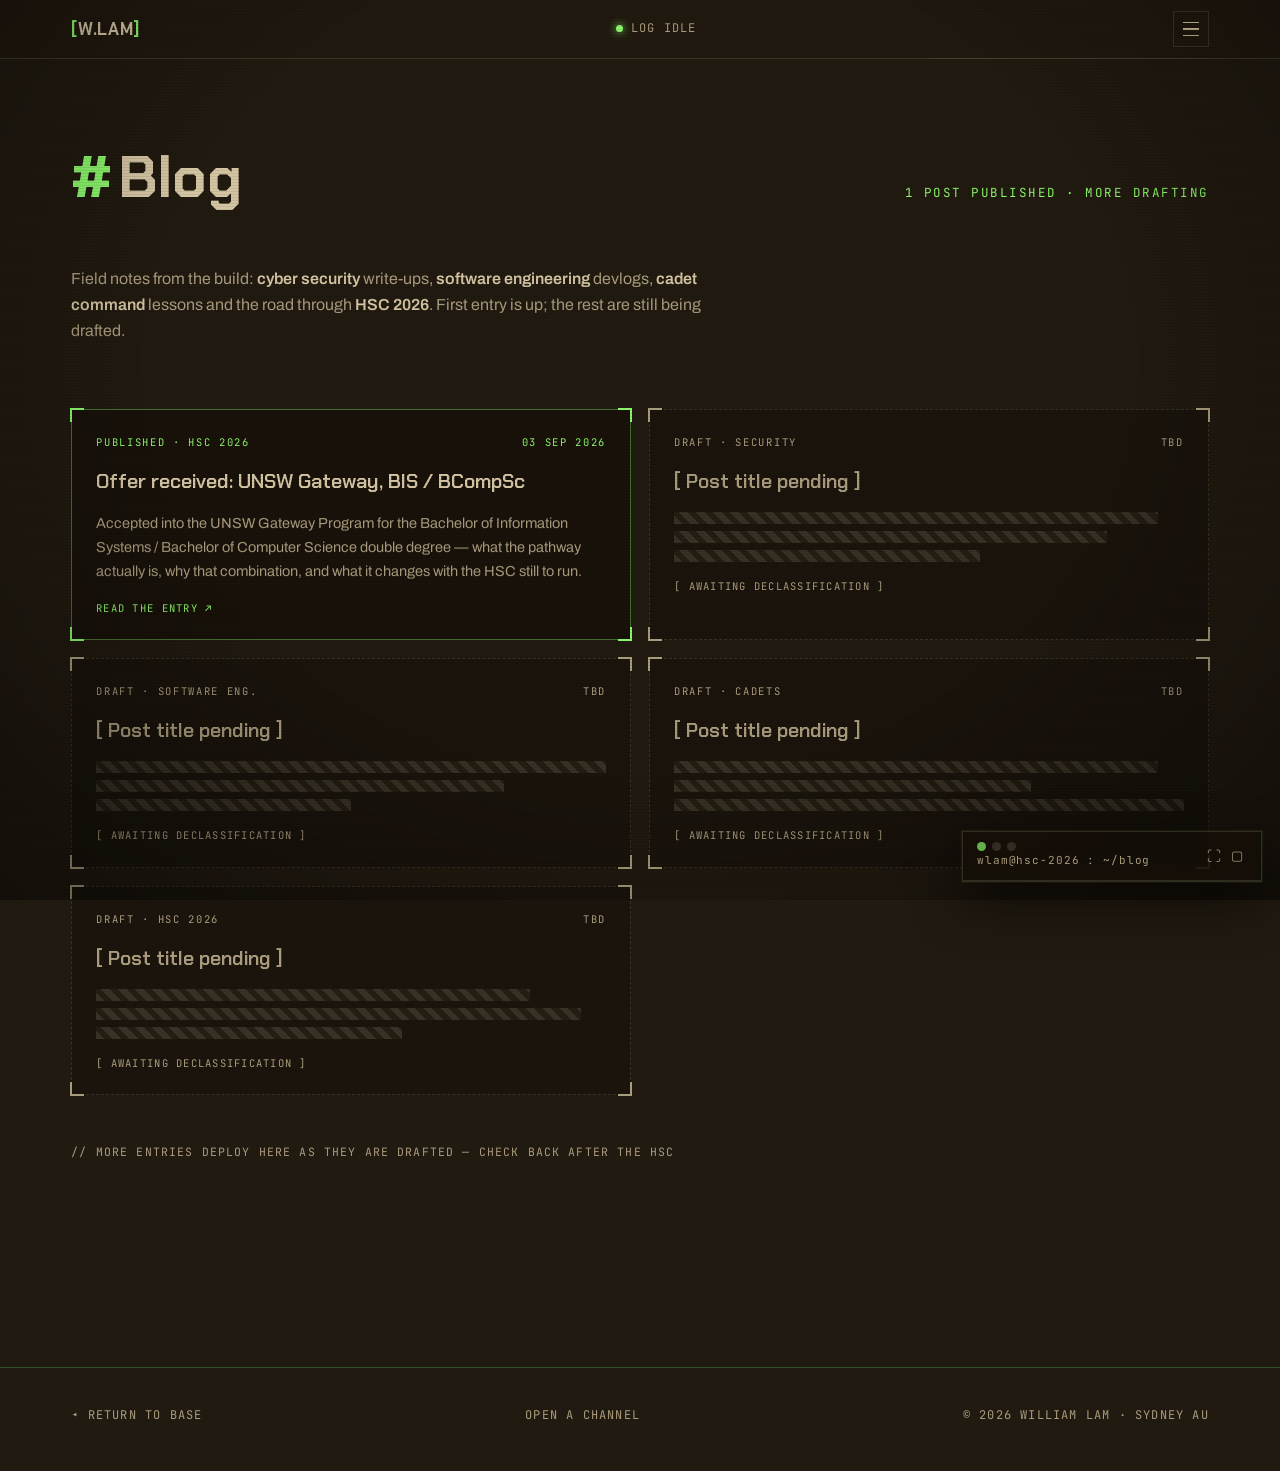
==== commit 4e23999a: "Remove the light mode Co-Authored-By: Claude Fable 5.2 <noreply@anthropic.com> Claude-Session: https" ====
--- a/blog/index.html
+++ b/blog/index.html
@@ -24,8 +24,6 @@
   window.si = window.si || function () { (window.siq = window.siq || []).push(arguments); };
 </script>
 <script defer src="/_vercel/speed-insights/script.js"></script>
-<script>/* apply the saved theme before first paint to avoid a flash; dark is the default */
-(function(){try{if(localStorage.getItem('theme')==='light')document.documentElement.setAttribute('data-theme','light');}catch(e){}})();</script>
 <link rel="icon" type="image/png" href="[data-uri]">
 <link rel="preconnect" href="https://fonts.googleapis.com">
 <link rel="preconnect" href="https://fonts.gstatic.com" crossorigin>
@@ -42,7 +40,7 @@
   --phos-dim:rgba(var(--phos-rgb),.35);
   --threat:#E8603F;      /* hostile packets / alerts */
   --line:rgba(var(--kraft-rgb),.16);
-  /* raw channels for the translucent layers, so both themes can reuse the alphas */
+  /* raw channels, so translucent layers can set their own alpha */
   --bark-rgb:33,26,16;
   --deep-rgb:20,15,8;    /* recessed panel wells */
   --kraft-rgb:211,196,162;
@@ -53,35 +51,10 @@
   --body:'Archivo',sans-serif;
   --disp:'Chakra Petch',sans-serif;
 }
-/* ---------- light theme (field-manual paper) — toggled via header button ---------- */
-html[data-theme="light"]{
-  --bark:#EFE8D6;        /* kraft paper base */
-  --bark-2:#E4DAC0;      /* raised panels */
-  --moss:#8FA878;        /* sage green */
-  --olive:#7A8A5C;
-  --kraft:#2B2316;       /* espresso ink */
-  --kraft-dim:#6B5D45;
-  --phos:#1E7A10;        /* phosphor, dimmed for paper */
-  --threat:#BC4222;
-  --line:rgba(var(--kraft-rgb),.22);
-  --bark-rgb:239,232,214;
-  --deep-rgb:252,249,240;
-  --kraft-rgb:43,35,22;
-  --phos-rgb:30,122,16;
-  --threat-rgb:188,66,34;
-  --moss-rgb:143,168,120;
-}
-html[data-theme="light"] body::before{opacity:.2}
-html[data-theme="light"] body::after{background:radial-gradient(ellipse at 50% 40%,transparent 60%,rgba(64,52,28,.14))}
 *{margin:0;padding:0;box-sizing:border-box}
 html{scroll-behavior:smooth}
 body{
   background:var(--bark);
-  /* the plotting sheet carries on down the page: the hero's 80px squares, fainter */
-  background-image:
-    linear-gradient(rgba(var(--kraft-rgb),.045) 1px,transparent 1px),
-    linear-gradient(90deg,rgba(var(--kraft-rgb),.045) 1px,transparent 1px);
-  background-size:80px 80px;background-position:0 58px;
   color:var(--kraft);
   font-family:var(--body);
   font-size:17px;line-height:1.65;
@@ -133,12 +106,6 @@
 }
 .nav-toggle span{width:16px;height:1.5px;background:var(--kraft);transition:transform .25s,opacity .2s}
 .nav-actions{display:flex;align-items:center;gap:10px;flex-shrink:0}
-.theme-toggle{
-  display:flex;align-items:center;justify-content:center;background:none;border:1px solid var(--line);
-  width:36px;height:36px;color:var(--kraft-dim);font-size:15px;line-height:1;cursor:pointer;flex-shrink:0;
-  transition:color .2s,border-color .2s;
-}
-.theme-toggle:hover{color:var(--phos);border-color:var(--phos)}
 .nav-toggle.open span:nth-child(1){transform:translateY(6.5px) rotate(45deg)}
 .nav-toggle.open span:nth-child(2){opacity:0}
 .nav-toggle.open span:nth-child(3){transform:translateY(-6.5px) rotate(-45deg)}
@@ -159,64 +126,8 @@
 
 /* ---------- page top spacing ---------- */
 .page-top{padding-top:calc(58px + clamp(50px,7vw,90px))}
-/* ---------- blueprint sheet (same language as the index hero) ---------- */
-/* .bp is the page-top backdrop: map grid, CSS-counter grid references and the
-   moss glow, fading out below the header block. bp- prefixed throughout. */
-.page-top>.bp{position:absolute;inset:0 0 auto;height:640px;z-index:-2;overflow:hidden;pointer-events:none;
-  -webkit-mask-image:linear-gradient(#000 45%,transparent);mask-image:linear-gradient(#000 45%,transparent)}
-.bp::before{
-  content:"";position:absolute;inset:0;
-  background:radial-gradient(ellipse 900px 600px at 72% 22%,rgba(var(--moss-rgb),.5),transparent 65%);
-}
-.bp-grid{
-  position:absolute;inset:0;
-  background-image:
-    linear-gradient(rgba(var(--kraft-rgb),.1) 1px,transparent 1px),
-    linear-gradient(90deg,rgba(var(--kraft-rgb),.1) 1px,transparent 1px),
-    linear-gradient(rgba(var(--kraft-rgb),.04) 1px,transparent 1px),
-    linear-gradient(90deg,rgba(var(--kraft-rgb),.04) 1px,transparent 1px);
-  background-size:80px 80px,80px 80px,20px 20px,20px 20px;
-  background-position:0 58px;
-}
-.bp-e,.bp-n{position:absolute;display:flex;font:500 9px/1 var(--mono);letter-spacing:.1em;color:var(--kraft-dim);opacity:.8}
-.bp-e i,.bp-n i{flex:none;font-style:normal}
-.bp-e{left:0;top:64px;counter-reset:bp-e 13}
-.bp-e i{width:80px;padding-left:5px}
-.bp-e i::before{counter-increment:bp-e;content:counter(bp-e)}
-.bp-n{left:5px;top:58px;flex-direction:column;counter-reset:bp-n 87}
-.bp-n i{height:80px;padding-top:66px}
-.bp-n i::before{counter-increment:bp-n -1;content:counter(bp-n)}
-@media(max-width:900px){.bp-n{display:none}}
-/* dimension line: <b> line, <i> live px value, <b> line */
-.bp-dim{
-  --dl:rgba(var(--phos-rgb),.6);
-  position:absolute;display:flex;align-items:center;pointer-events:none;
-  font:500 10px/1 var(--mono);letter-spacing:.14em;color:var(--phos);
-}
-.bp-dim b{flex:1;position:relative;background:var(--dl)}
-.bp-dim i{font-style:normal;padding:0 9px;white-space:nowrap}
-.bp-dim::before,.bp-dim::after{content:"";position:absolute;background:var(--dl)}
-.bp-dim.x{left:0;right:0;height:13px}
-.bp-dim.x b{height:1px}
-.bp-dim.x b:first-child::before,.bp-dim.x b:last-child::after{content:"";position:absolute;top:-3px;border:3.5px solid transparent}
-.bp-dim.x b:first-child::before{left:0;border-left:0;border-right:9px solid var(--dl)}
-.bp-dim.x b:last-child::after{right:0;border-right:0;border-left:9px solid var(--dl)}
-.bp-dim.x::before,.bp-dim.x::after{width:1px;top:-5px;height:var(--ext)}
-.bp-dim.x::before{left:0}
-.bp-dim.x::after{right:0}
-.bp-dim.x.below::before,.bp-dim.x.below::after{top:auto;bottom:-5px}
-.bp-tag{
-  display:flex;align-items:center;gap:10px;pointer-events:none;
-  font:500 10px/1 var(--mono);letter-spacing:.14em;text-transform:uppercase;color:var(--phos);
-}
-.bp-tag em{font-style:normal;width:20px;height:20px;border:1px solid var(--phos);border-radius:50%;display:grid;place-items:center;letter-spacing:0}
-.bp-tag span{color:var(--kraft-dim)}
 section{padding-bottom:clamp(80px,10vw,150px);position:relative}
-.sec-head{display:flex;align-items:baseline;justify-content:space-between;gap:20px;margin-bottom:clamp(50px,5.5vw,66px);flex-wrap:wrap;position:relative}
-/* every section header is a sheet title: numbered balloon above, a dimension
-   line carrying the header's live width below */
-.sec-head .bp-tag{position:static;flex:0 0 100%;margin-bottom:-6px}
-.sec-head .bp-dim.x{bottom:-30px;--ext:20px}
+.sec-head{display:flex;align-items:baseline;justify-content:space-between;gap:20px;margin-bottom:clamp(36px,5vw,60px);flex-wrap:wrap}
 .sec-head h2{font-family:var(--disp);font-weight:700;font-size:clamp(32px,4.6vw,58px);line-height:1}
 .sec-head h2 .hash{color:var(--phos);margin-right:6px}
 .sec-head .count{font-family:var(--mono);font-size:12.5px;color:var(--phos);letter-spacing:.12em;text-transform:uppercase}
@@ -360,7 +271,6 @@
     </nav>
     <div class="status mono"><span class="dot"></span>Log idle</div>
     <div class="nav-actions">
-      <button class="theme-toggle" id="themeToggle" type="button" aria-label="Switch to light mode" title="Toggle light / dark theme">☀</button>
       <button class="nav-toggle" id="navToggle" type="button" aria-expanded="false" aria-controls="navLinks" aria-label="Toggle navigation menu">
         <span></span><span></span><span></span>
       </button>
@@ -370,17 +280,10 @@
 
 <!-- ================= BLOG ================= -->
 <section id="blog" class="page-top">
-  <div class="bp" aria-hidden="true">
-    <div class="bp-grid"></div>
-    <div class="bp-e"><i></i><i></i><i></i><i></i><i></i><i></i><i></i><i></i><i></i><i></i><i></i><i></i><i></i><i></i><i></i><i></i><i></i><i></i><i></i><i></i><i></i><i></i><i></i><i></i><i></i><i></i><i></i><i></i><i></i><i></i><i></i><i></i><i></i><i></i><i></i><i></i><i></i><i></i><i></i><i></i><i></i><i></i><i></i><i></i><i></i><i></i><i></i><i></i></div>
-    <div class="bp-n"><i></i><i></i><i></i><i></i><i></i><i></i><i></i><i></i></div>
-  </div>
   <div class="wrap">
     <div class="sec-head reveal">
-      <span class="bp-tag" aria-hidden="true"><em>FN</em>Drawing FN-01 <span>· field notes</span></span>
       <h2><span class="hash">#</span>Blog</h2>
       <span class="count">1 post published · more drafting</span>
-      <span class="bp-dim x below" aria-hidden="true"><b></b><i data-dim="w"></i><b></b></span>
     </div>
 
     <p class="blog-intro reveal d1">Field notes from the build: <b>cyber security</b> write-ups, <b>software engineering</b> devlogs, <b>cadet command</b> lessons and the road through <b>HSC 2026</b>. First entry is up; the rest are still being drafted.</p>
@@ -455,39 +358,6 @@
 
 <script>
 const reduceMotion = window.matchMedia('(prefers-reduced-motion: reduce)').matches;
-
-/* ================= blueprint dimensions ================= */
-/* Dimension lines carry real measurements: whatever a .bp-dim hangs off
-   reports its own width in px, so the figure follows resizes. */
-if ('ResizeObserver' in window) {
-  const dimRO = new ResizeObserver(entries => entries.forEach(e => {
-    const r = e.target.getBoundingClientRect();
-    e.target.querySelectorAll(':scope > .bp-dim [data-dim]').forEach(el => {
-      el.textContent = Math.round(el.dataset.dim === 'w' ? r.width : r.height);
-    });
-  }));
-  new Set([...document.querySelectorAll('.bp-dim')].map(d => d.parentElement)).forEach(el => dimRO.observe(el));
-}
-
-/* ================= theme toggle (dark default / light) ================= */
-const themeBtn = document.getElementById('themeToggle');
-const themeMeta = document.querySelector('meta[name="theme-color"]');
-function currentTheme() {
-  return document.documentElement.getAttribute('data-theme') === 'light' ? 'light' : 'dark';
-}
-function applyTheme(t) {
-  document.documentElement.setAttribute('data-theme', t);
-  const light = t === 'light';
-  themeBtn.textContent = light ? '☾' : '☀';
-  themeBtn.setAttribute('aria-label', light ? 'Switch to dark mode' : 'Switch to light mode');
-  if (themeMeta) themeMeta.setAttribute('content', light ? '#EFE8D6' : '#211A10');
-}
-function setTheme(t) {
-  applyTheme(t);
-  try { localStorage.setItem('theme', t); } catch (e) {}
-}
-applyTheme(currentTheme()); // sync the button with whatever the head script applied
-themeBtn.addEventListener('click', () => setTheme(currentTheme() === 'light' ? 'dark' : 'light'));
 
 /* ================= nav dropdown ================= */
 (function navMenu() {
